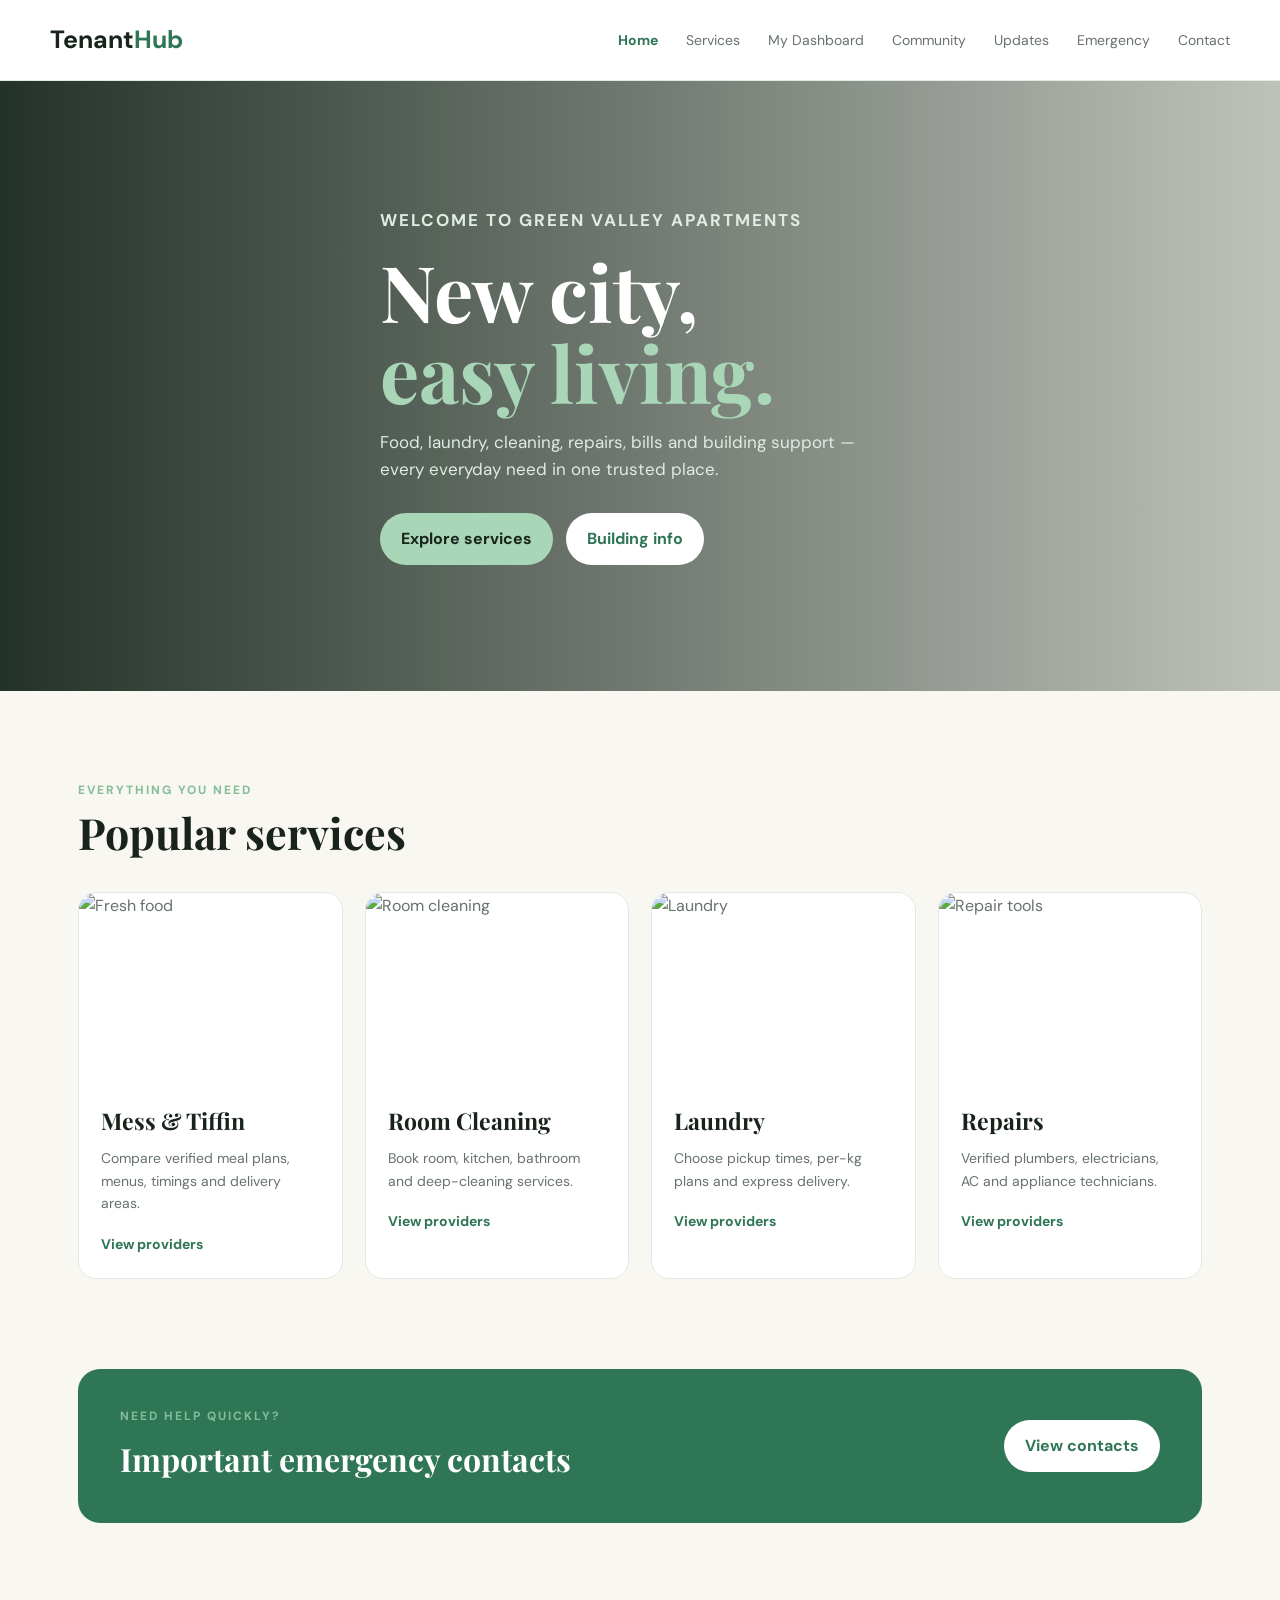
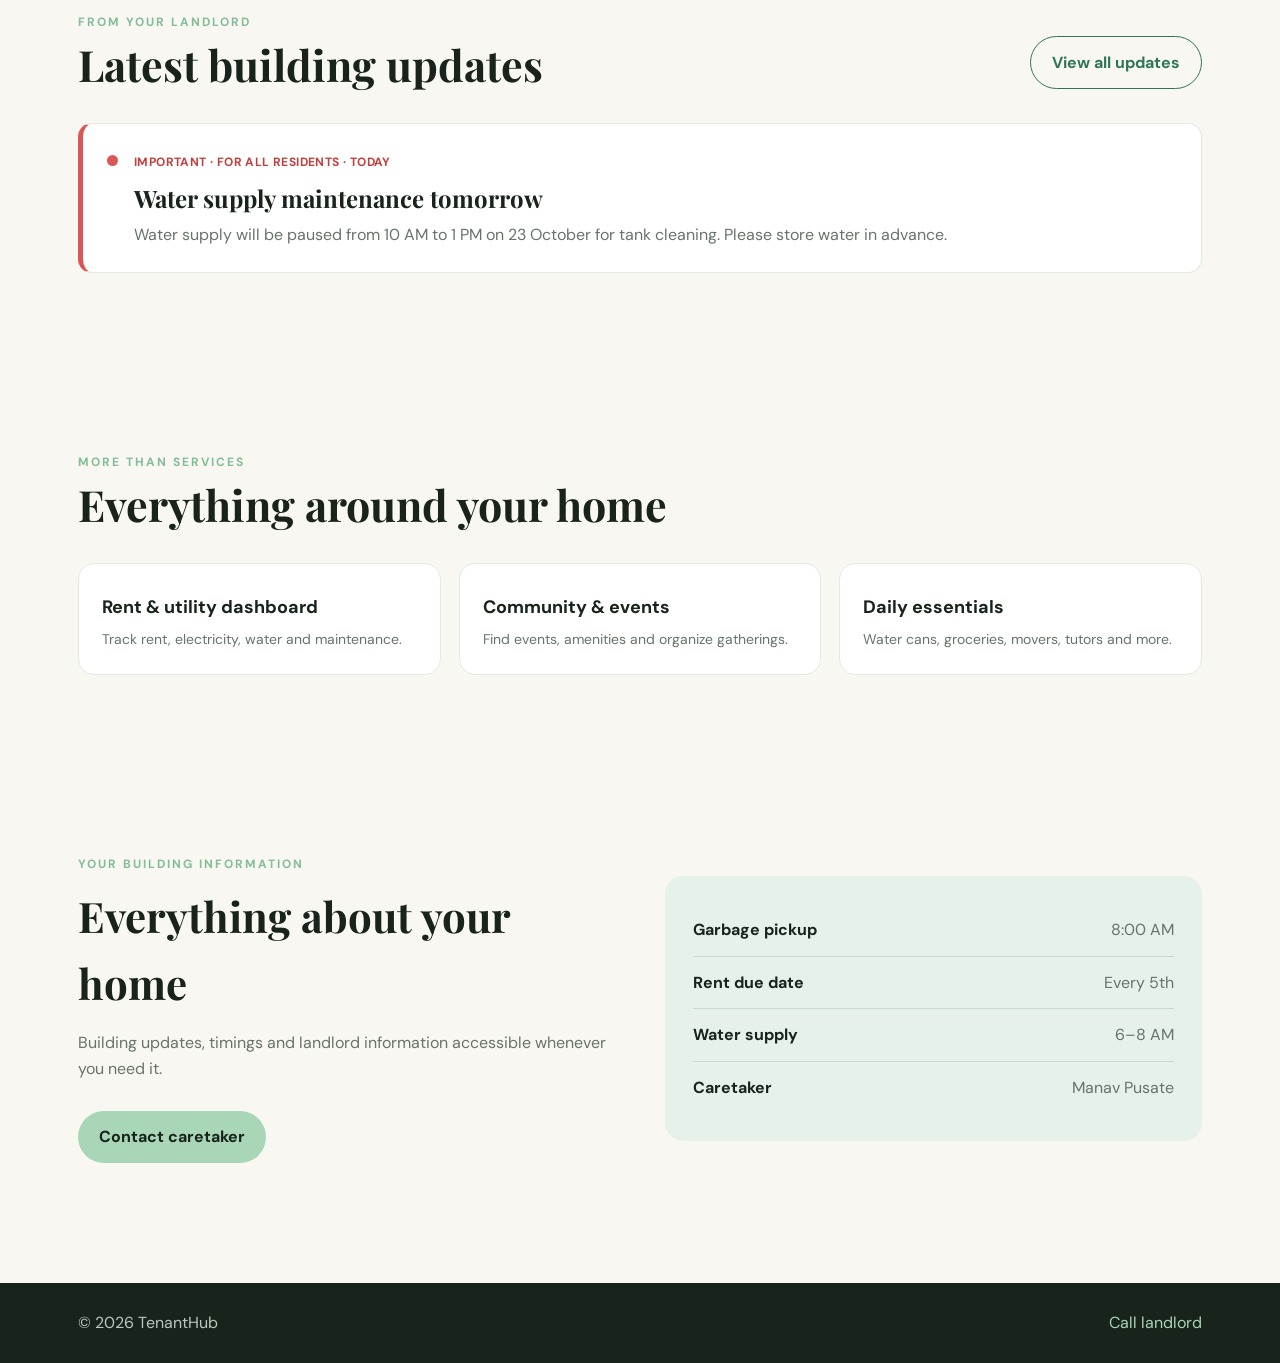
==== index.html @ efac6834 "First Commit" ====
<!doctype html>
<html lang="en">
  <head>
    <meta charset="utf-8" />
    <meta name="viewport" content="width=device-width, initial-scale=1" />
    <title>TenantHub | New city, easy living</title>
    <link rel="stylesheet" href="style.css?v=2" />
  </head>
  <body>
    <header class="navbar">
      <a class="logo" href="index.html">Tenant<span>Hub</span></a>
      <input class="menu-toggle" id="menu-toggle" type="checkbox" />
      <label class="menu-icon" for="menu-toggle"></label>
      <nav>
        <a class="active" href="index.html">Home</a>
        <a href="services.html">Services</a>
        <a href="dashboard.html">My Dashboard</a>
        <a href="community.html">Community</a>
        <a href="announcements.html">Updates</a>
        <a href="emergency.html">Emergency</a>
        <a href="contact.html">Contact</a>
      </nav>
    </header>

    <main>
      <section class="hero">
        <div class="container hero-content">
          <p class="eyebrow">WELCOME TO GREEN VALLEY APARTMENTS</p>
          <h1>New city,<br /><span>easy living.</span></h1>
          <p>
            Food, laundry, cleaning, repairs, bills and building support — every
            everyday need in one trusted place.
          </p>
          <div class="button-row">
            <a class="button primary" href="services.html">Explore services</a>
            <a class="button white" href="#building">Building info </a>
          </div>
        </div>
      </section>

      <section class="section">
        <div class="container">
          <div class="section-heading">
            <p class="eyebrow">EVERYTHING YOU NEED</p>
            <h2>Popular services</h2>
          </div>
          <div class="cards">
            <a class="card card-link-wrap" href="services.html#food">
              <img
                src="https://images.unsplash.com/photo-1543353071-873f17a7a088?auto=format&fit=crop&w=700&q=80"
                alt="Fresh food"
              />
              <div class="card-body">
                <h3>Mess & Tiffin</h3>
                <p>
                  Compare verified meal plans, menus, timings and delivery
                  areas.
                </p>
                <span class="card-link">View providers </span>
              </div>
            </a>
            <a class="card card-link-wrap" href="services.html#cleaning">
              <img
                src="https://images.unsplash.com/photo-1581578731548-c64695cc6952?auto=format&fit=crop&w=700&q=80"
                alt="Room cleaning"
              />
              <div class="card-body">
                <h3>Room Cleaning</h3>
                <p>Book room, kitchen, bathroom and deep-cleaning services.</p>
                <span class="card-link">View providers </span>
              </div>
            </a>
            <a class="card card-link-wrap" href="services.html#laundry">
              <img
                src="https://images.unsplash.com/photo-1604335399105-a0c585fd81a1?auto=format&fit=crop&w=700&q=80"
                alt="Laundry"
              />
              <div class="card-body">
                <h3>Laundry</h3>
                <p>Choose pickup times, per-kg plans and express delivery.</p>
                <span class="card-link">View providers </span>
              </div>
            </a>
            <a class="card card-link-wrap" href="services.html#repairs">
              <img
                src="https://images.unsplash.com/photo-1558618666-fcd25c85cd64?auto=format&fit=crop&w=700&q=80"
                alt="Repair tools"
              />
              <div class="card-body">
                <h3>Repairs</h3>
                <p>
                  Verified plumbers, electricians, AC and appliance technicians.
                </p>
                <span class="card-link">View providers </span>
              </div>
            </a>
          </div>
        </div>
      </section>

      <section class="container">
        <div class="notice">
          <div>
            <p class="eyebrow">NEED HELP QUICKLY?</p>
            <h2>Important emergency contacts</h2>
          </div>
          <a class="button white" href="emergency.html">View contacts</a>
        </div>
      </section>

      <section class="section">
        <div class="container">
          <div class="section-heading update-heading">
            <div>
              <p class="eyebrow">FROM YOUR LANDLORD</p>
              <h2>Latest building updates</h2>
            </div>
            <a class="button outline" href="announcements.html"
              >View all updates</a
            >
          </div>
          <div class="announcement-preview">
            <span class="update-dot"></span>
            <div>
              <span class="update-meta urgent"
                >Important &middot; For all residents &middot; Today</span
              >
              <h3>Water supply maintenance tomorrow</h3>
              <p>
                Water supply will be paused from 10 AM to 1 PM on 23 October for
                tank cleaning. Please store water in advance.
              </p>
            </div>
          </div>
        </div>
      </section>

      <section class="section">
        <div class="container">
          <div class="section-heading">
            <p class="eyebrow">MORE THAN SERVICES</p>
            <h2>Everything around your home</h2>
          </div>
          <div class="quick-grid">
            <a class="quick-card" href="dashboard.html"
              ><span></span><strong>Rent & utility dashboard</strong
              ><small>Track rent, electricity, water and maintenance.</small></a
            >
            <a class="quick-card" href="community.html"
              ><span></span><strong>Community & events</strong
              ><small>Find events, amenities and organize gatherings.</small></a
            >
            <a class="quick-card" href="services.html#daily-needs"
              ><span></span><strong>Daily essentials</strong
              ><small>Water cans, groceries, movers, tutors and more.</small></a
            >
          </div>
        </div>
      </section>

      <section class="section" id="building">
        <div class="container building">
          <div>
            <p class="eyebrow">YOUR BUILDING INFORMATION</p>
            <h2>Everything about your home</h2>
            <p>
              Building updates, timings and landlord information accessible
              whenever you need it.
            </p>
            <div class="button-row">
              <a class="button primary" href="contact.html"
                >Contact caretaker</a
              >
            </div>
          </div>
          <div class="info-box">
            <div class="info-row">
              <strong>Garbage pickup</strong><span>8:00 AM</span>
            </div>
            <div class="info-row">
              <strong>Rent due date</strong><span>Every 5th</span>
            </div>
            <div class="info-row">
              <strong>Water supply</strong><span>6&ndash;8 AM</span>
            </div>
            <div class="info-row">
              <strong>Caretaker</strong><span>Manav Pusate</span>
            </div>
          </div>
        </div>
      </section>
    </main>
    <footer>
      <div class="container footer-inner">
        <span>&copy; 2026 TenantHub</span
        ><a href="tel:+919172907666">Call landlord</a>
      </div>
    </footer>
  </body>
</html>
---- style.css ----
@import url("https://fonts.googleapis.com/css2?family=DM+Sans:wght@400;500;600;700&family=Playfair+Display:wght@600;700&display=swap");

:root {
  --ink: #17231b;
  --muted: #67736b;
  --green: #2f7657;
  --mint: #e6f1e9;
  --cream: #f8f7f1;
  --white: #ffffff;
  --line: #e3e9e3;
  --shadow: 0 18px 45px rgba(24, 48, 34, 0.1);
}

@view-transition {
  navigation: auto;
}

* {
  box-sizing: border-box;
  margin: 0;
  padding: 0;
}
html {
  scroll-behavior: smooth;
}
body {
  background: var(--cream);
  color: var(--muted);
  font-family: "DM Sans", sans-serif;
  line-height: 1.6;
}
a {
  color: inherit;
}
.container {
  margin: auto;
  max-width: 1180px;
  padding: 0 28px;
}
.navbar {
  align-items: center;
  background: rgba(255, 255, 255, 0.94);
  border-bottom: 1px solid var(--line);
  display: flex;
  justify-content: space-between;
  padding: 20px max(28px, calc((100% - 1180px) / 2));
  position: sticky;
  top: 0;
  z-index: 20;
}
.logo {
  color: var(--ink);
  font-size: 25px;
  font-weight: 700;
  text-decoration: none;
}
.logo span {
  color: var(--green);
}
nav {
  align-items: center;
  display: flex;
  gap: 28px;
}
nav a {
  font-size: 14px;
  text-decoration: none;
  transition: 0.2s;
}
nav a:hover,
nav a.active {
  color: var(--green);
}
nav a.active {
  font-weight: 700;
}
.menu-toggle {
  display: none;
}
.menu-icon {
  color: var(--green);
  cursor: pointer;
  display: none;
  font-size: 27px;
}
.hero {
  align-items: center;
  background:
    linear-gradient(90deg, rgba(19, 35, 25, 0.93), rgba(19, 35, 25, 0.25)),
    url("https://images.unsplash.com/photo-1522708323590-d24dbb6b0267?auto=format&fit=crop&w=1800&q=85")
      center/cover;
  display: flex;
  min-height: 610px;
}
.hero-content {
  max-width: 610px;
  padding: 85px 28px;
}
.eyebrow {
  color: #83bd98;
  font-size: 12px;
  font-weight: 700;
  letter-spacing: 2px;
}
h1,
h2,
h3 {
  color: var(--ink);
  font-family: "Playfair Display", serif;
}
.hero h1 {
  color: var(--white);
  font-size: clamp(48px, 7vw, 78px);
  line-height: 1.03;
  margin: 17px 0;
}
.hero h1 span {
  color: #a9d6b7;
}
.hero p {
  color: #e0ebe2;
  font-size: 17px;
  max-width: 520px;
}
.button-row {
  display: flex;
  flex-wrap: wrap;
  gap: 13px;
  margin-top: 30px;
}
.button,
button {
  border: 0;
  border-radius: 30px;
  cursor: pointer;
  display: inline-block;
  font: inherit;
  font-weight: 700;
  padding: 13px 21px;
  text-decoration: none;
  transition: 0.25s;
}
.button:hover {
  transform: translateY(-3px);
}
.button.primary {
  background: #a9d6b7;
  color: var(--ink);
}
.button.white {
  background: var(--white);
  color: var(--green);
}
.button.outline {
  border: 1px solid var(--green);
  color: var(--green);
}
.section {
  padding: 90px 0;
}
.section-heading {
  margin-bottom: 34px;
}
.update-heading {
  align-items: end;
  display: flex;
  justify-content: space-between;
}
.announcement-preview {
  align-items: flex-start;
  background: var(--white);
  border: 1px solid var(--line);
  border-left: 5px solid #d95757;
  border-radius: 14px;
  display: flex;
  gap: 16px;
  padding: 24px;
}
.update-dot {
  background: #d95757;
  border-radius: 50%;
  height: 11px;
  margin-top: 7px;
  min-width: 11px;
}
.update-meta {
  color: var(--green);
  font-size: 12px;
  font-weight: 700;
  letter-spacing: 0.4px;
  text-transform: uppercase;
}
.update-meta.urgent {
  color: #c23f3f;
}
.announcement-preview h3 {
  font-size: 24px;
  margin: 5px 0;
}
.section-heading h2 {
  font-size: 43px;
  line-height: 1.15;
  margin-top: 8px;
}
.cards {
  display: grid;
  gap: 22px;
  grid-template-columns: repeat(4, 1fr);
}
.card {
  background: var(--white);
  border: 1px solid var(--line);
  border-radius: 18px;
  overflow: hidden;
  transition: 0.25s;
}
.card:hover {
  box-shadow: var(--shadow);
  transform: translateY(-7px);
}
.card-link-wrap {
  color: inherit;
  text-decoration: none;
}
.card img {
  display: block;
  height: 180px;
  object-fit: cover;
  width: 100%;
}
.card-body {
  padding: 22px;
}
.card h3 {
  font-size: 23px;
  margin: 8px 0;
}
.card p {
  font-size: 14px;
  margin-bottom: 16px;
}
.card-link {
  color: var(--green);
  font-size: 14px;
  font-weight: 700;
  text-decoration: none;
}
.quick-grid {
  display: grid;
  gap: 18px;
  grid-template-columns: repeat(3, 1fr);
}
.quick-card {
  background: var(--white);
  border: 1px solid var(--line);
  border-radius: 16px;
  display: flex;
  flex-direction: column;
  gap: 6px;
  padding: 23px;
  text-decoration: none;
  transition: 0.25s;
}
.quick-card:hover {
  box-shadow: var(--shadow);
  transform: translateY(-5px);
}
.quick-card span {
  color: var(--green);
  font-size: 28px;
}
.quick-card strong {
  color: var(--ink);
  font-size: 18px;
}
.quick-card small {
  color: var(--muted);
  font-size: 14px;
}
.notice {
  align-items: center;
  background: var(--green);
  border-radius: 22px;
  color: var(--white);
  display: flex;
  justify-content: space-between;
  padding: 38px 42px;
}
.notice h2 {
  color: var(--white);
  font-size: 32px;
  margin-top: 7px;
}
.building {
  align-items: center;
  display: grid;
  gap: 50px;
  grid-template-columns: 1fr 1fr;
}
.building h2 {
  font-size: 42px;
  margin: 9px 0 13px;
}
.building-photo {
  border-radius: 20px;
  height: 355px;
  object-fit: cover;
  width: 100%;
}
.info-box {
  background: var(--mint);
  border-radius: 18px;
  padding: 28px;
}
.info-row {
  border-bottom: 1px solid rgba(47, 118, 87, 0.18);
  display: flex;
  justify-content: space-between;
  padding: 13px 0;
}
.info-row:last-child {
  border: 0;
}
.info-row strong {
  color: var(--ink);
}
.page-hero {
  background: var(--mint);
  padding: 78px 0;
}
.page-hero h1 {
  font-size: clamp(42px, 6vw, 64px);
  margin: 10px 0;
}
.page-hero p:last-child {
  max-width: 600px;
}
.service-list {
  display: flex;
  gap: 24px;
  overflow-x: auto;
  overscroll-behavior-inline: contain;
  scroll-behavior: smooth;
  scroll-snap-type: x mandatory;
  scrollbar-color: var(--green) var(--mint);
  scrollbar-width: thin;
  padding: 8px 4px 22px;
}
.service-list > * {
  flex: 0 0 calc(33.333% - 16px);
  scroll-snap-align: start;
}
.service-list > * {
  display: flex;
  flex-direction: column;
  min-height: 650px;
}
.service-list::after {
  color: var(--green);
  content: "Swipe to see more →";
  flex: 0 0 auto;
  font-size: 12px;
  font-weight: 700;
  padding: 14px 0;
}
.carousel-controls {
  display: flex;
  gap: 9px;
  justify-content: flex-end;
  margin: -63px 0 25px;
  position: relative;
  z-index: 2;
}
.carousel-controls a {
  align-items: center;
  background: var(--white);
  border: 1px solid var(--line);
  border-radius: 50%;
  color: var(--green);
  display: flex;
  font-size: 26px;
  height: 42px;
  justify-content: center;
  text-decoration: none;
  transition: 0.2s;
  width: 42px;
}
.carousel-controls a:hover {
  background: var(--green);
  color: var(--white);
  transform: scale(1.08);
}
.service-list > * {
  animation: card-rise 0.55s both;
}
.service-list > :nth-child(2) {
  animation-delay: 0.08s;
}
.service-list > :nth-child(3) {
  animation-delay: 0.16s;
}
.service-list > :nth-child(4) {
  animation-delay: 0.24s;
}
.service-list > :nth-child(5) {
  animation-delay: 0.32s;
}
.service-detail,
.provider-mini {
  transform: perspective(900px) rotateX(0) translateY(0);
  transition:
    box-shadow 0.3s,
    transform 0.3s;
}
.service-detail:hover,
.provider-mini:hover {
  box-shadow: 0 22px 45px rgba(24, 48, 34, 0.16);
  transform: perspective(900px) rotateX(1deg) translateY(-7px);
}
.service-detail {
  display: flex;
  flex-direction: column;
}
.service-detail img {
  aspect-ratio: 16 / 9;
  height: auto;
  width: 100%;
}
.service-detail-body {
  display: flex;
  flex: 1;
  flex-direction: column;
}
.service-detail-body .button-row {
  margin-top: auto;
}
.provider-mini {
  background: var(--white);
  border: 1px solid var(--line);
  border-radius: 18px;
  padding: 23px;
}
.service-detail-body,
.provider-mini {
  flex: 1;
}
.service-detail-body .button-row,
.provider-mini > a {
  margin-top: auto;
  padding-top: 18px;
}
.provider-mini::before {
  background-position: center;
  background-size: cover;
  border-radius: 12px;
  content: "";
  display: block;
  height: 221px;
  margin: -23px -23px 18px;
}
.service-category#food .provider-mini:nth-of-type(3)::before {
  background-image: url("https://images.unsplash.com/photo-1547592180-85f173990554?auto=format&fit=crop&w=700&q=80");
}
.service-category#food .provider-mini:nth-of-type(4)::before {
  background-image: url("https://images.unsplash.com/photo-1512621776951-a57141f2eefd?auto=format&fit=crop&w=700&q=80");
}
.service-category#food .provider-mini:nth-of-type(5)::before {
  background-image: url("https://images.unsplash.com/photo-1540189549336-e6e99c3679fe?auto=format&fit=crop&w=700&q=80");
}
.service-category#cleaning .provider-mini:nth-of-type(3)::before {
  background-image: url("https://images.unsplash.com/photo-1581578731548-c64695cc6952?auto=format&fit=crop&w=700&q=80");
}
.service-category#cleaning .provider-mini:nth-of-type(4)::before {
  background-image: url("https://images.unsplash.com/photo-1558317374-067fb5f30001?auto=format&fit=crop&w=700&q=80");
}
.service-category#cleaning .provider-mini:nth-of-type(5)::before {
  background-image: url("https://images.unsplash.com/photo-1585421514738-01798e348b17?auto=format&fit=crop&w=700&q=80");
}
.service-category#laundry .provider-mini:nth-of-type(3)::before {
  background-image: url("https://images.unsplash.com/photo-1517677208171-0bc6725a3e60?auto=format&fit=crop&w=700&q=80");
}
.service-category#laundry .provider-mini:nth-of-type(4)::before {
  background-image: url("https://images.unsplash.com/photo-1605515298946-d057b2527c9e?auto=format&fit=crop&w=700&q=80");
}
.service-category#laundry .provider-mini:nth-of-type(5)::before {
  background-image: url("https://images.unsplash.com/photo-1610557892470-55d9e80c0bce?auto=format&fit=crop&w=700&q=80");
}
.service-category#repairs .provider-mini:nth-of-type(3)::before {
  background-image: url("https://images.unsplash.com/photo-1504148455328-c376907d081c?auto=format&fit=crop&w=700&q=80");
}
.service-category#repairs .provider-mini:nth-of-type(4)::before {
  background-image: url("https://images.unsplash.com/photo-1621905252507-b35492cc74b4?auto=format&fit=crop&w=700&q=80");
}
.service-category#repairs .provider-mini:nth-of-type(5)::before {
  background-image: url("https://images.unsplash.com/photo-1581092160607-ee22621dd758?auto=format&fit=crop&w=700&q=80");
}
.service-category#daily-needs .provider-mini:nth-of-type(3)::before {
  background-image: url("https://images.unsplash.com/photo-1542838132-92c53300491e?auto=format&fit=crop&w=700&q=80");
}
.service-category#daily-needs .provider-mini:nth-of-type(4)::before {
  background-image: url("https://images.unsplash.com/photo-1601598851547-4302969d7c8d?auto=format&fit=crop&w=700&q=80");
}
.service-category#daily-needs .provider-mini:nth-of-type(5)::before {
  background-image: url("https://images.unsplash.com/photo-1556911220-e15b29be8c8f?auto=format&fit=crop&w=700&q=80");
}
.provider-mini-top {
  align-items: center;
  display: flex;
  justify-content: space-between;
}
.provider-mark {
  align-items: center;
  background: var(--mint);
  border-radius: 12px;
  color: var(--green);
  display: flex;
  font-size: 22px;
  font-weight: 700;
  height: 43px;
  justify-content: center;
  width: 43px;
}
.provider-mini h3 {
  font-size: 24px;
  margin: 17px 0 4px;
}
.provider-mini p {
  font-size: 14px;
  min-height: 45px;
}
.provider-mini a {
  color: var(--green);
  display: inline-block;
  font-size: 14px;
  font-weight: 700;
  margin-top: 15px;
  text-decoration: none;
}
.provider-mini .details {
  margin-top: 13px;
}
.category-nav {
  background: var(--white);
  border: 1px solid var(--line);
  border-radius: 14px;
  display: flex;
  flex-wrap: wrap;
  gap: 10px;
  margin-bottom: 55px;
  padding: 12px;
  position: sticky;
  top: 82px;
  z-index: 10;
}
.category-nav a {
  background: var(--cream);
  border-radius: 9px;
  color: var(--ink);
  font-size: 14px;
  font-weight: 700;
  padding: 11px 15px;
  text-decoration: none;
  transition: 0.2s;
}
.category-nav a:hover {
  background: var(--mint);
  color: var(--green);
}
.service-category {
  scroll-margin-top: 110px;
}
.service-category + .service-category {
  border-top: 1px solid var(--line);
  margin-top: 68px;
  padding-top: 68px;
}
.category-heading {
  align-items: center;
  display: flex;
  gap: 17px;
  margin-bottom: 25px;
}
.category-heading h2 {
  font-size: 34px;
  margin: 5px 0;
}
.category-heading p:last-child {
  margin: 0;
}
.category-icon {
  align-items: center;
  background: var(--mint);
  border-radius: 15px;
  display: flex;
  font-size: 32px;
  height: 68px;
  justify-content: center;
  min-width: 68px;
}
@keyframes card-rise {
  from {
    opacity: 0;
    transform: translateY(16px);
  }
  to {
    opacity: 1;
    transform: translateY(0);
  }
}
.service-detail {
  background: var(--white);
  border: 1px solid var(--line);
  border-radius: 18px;
  overflow: hidden;
}
.service-detail img {
  aspect-ratio: 16 / 9;
  display: block;
  height: auto;
  object-fit: cover;
  object-position: center;
  width: 100%;
}
.service-detail-body {
  padding: 27px;
}
.service-detail h2 {
  font-size: 30px;
  margin: 8px 0;
}
.service-detail-body p {
  margin-bottom: 16px;
}
.details {
  display: flex;
  flex-wrap: wrap;
  gap: 8px;
  margin: 4px 0 14px;
}
.details span {
  background: var(--mint);
  border-radius: 6px;
  color: var(--green);
  font-size: 12px;
  padding: 6px 9px;
}
.dashboard-grid {
  display: grid;
  gap: 20px;
  grid-template-columns: repeat(3, 1fr);
}
.dashboard-card,
.event-card {
  background: var(--white);
  border: 1px solid var(--line);
  border-radius: 18px;
  padding: 27px;
}
.dashboard-card h2,
.event-card h2 {
  font-size: 27px;
  margin: 13px 0 4px;
}
.amount {
  color: var(--green);
  display: block;
  font-size: 31px;
  margin: 4px 0;
}
.dashboard-card .button {
  margin-top: 16px;
}
.dashboard-lower {
  display: grid;
  gap: 24px;
  grid-template-columns: 1fr 1fr;
  margin-top: 24px;
}
.event-grid {
  display: grid;
  gap: 22px;
  grid-template-columns: repeat(3, 1fr);
}
.event-card {
  display: flex;
  flex-direction: column;
}
.event-card p {
  flex: 1;
  margin: 12px 0 20px;
}
.community-heading {
  margin-top: 75px;
}
.update-layout {
  display: grid;
  gap: 28px;
  grid-template-columns: minmax(0, 2fr) minmax(260px, 1fr);
}
.update-toolbar {
  align-items: center;
  display: flex;
  justify-content: space-between;
  margin-bottom: 18px;
}
.update-toolbar strong {
  color: var(--ink);
  font-size: 20px;
}
.update-toolbar span {
  color: var(--green);
  font-size: 13px;
  font-weight: 700;
}
.announcement-card {
  background: var(--white);
  border: 1px solid var(--line);
  border-left: 5px solid #8aa293;
  border-radius: 16px;
  margin-bottom: 18px;
  padding: 25px;
}
.announcement-card.priority-high {
  border-left-color: #d95757;
}
.announcement-card.priority-medium {
  border-left-color: #d49a36;
}
.announcement-card h2 {
  font-size: 27px;
  margin: 13px 0 3px;
}
.announcement-date {
  color: var(--muted);
  font-size: 13px;
  margin-bottom: 13px;
}
.announcement-top,
.announcement-footer,
.legend-row {
  align-items: center;
  display: flex;
  gap: 9px;
  justify-content: space-between;
}
.priority-tag,
.audience-tag {
  border-radius: 20px;
  display: inline-block;
  font-size: 11px;
  font-weight: 700;
  padding: 5px 10px;
}
.priority-tag {
  background: var(--mint);
  color: var(--green);
}
.priority-tag.high {
  background: #fde9e9;
  color: #b63d3d;
}
.priority-tag.medium {
  background: #fff3dc;
  color: #9a6715;
}
.priority-tag.low {
  background: #e9f0ff;
  color: #3c659f;
}
.audience-tag {
  background: #f0f2ef;
  color: var(--muted);
}
.announcement-footer {
  border-top: 1px solid var(--line);
  font-size: 13px;
  margin-top: 20px;
  padding-top: 15px;
}
.announcement-footer a {
  color: var(--green);
  font-weight: 700;
  text-decoration: none;
}
.update-side {
  display: flex;
  flex-direction: column;
  gap: 20px;
}
.legend-row {
  justify-content: flex-start;
  margin-top: 14px;
}
.notice-board {
  background: var(--white);
  border: 1px solid var(--line);
  border-radius: 18px;
  padding: 8px 28px;
}
.notice-board p {
  border-bottom: 1px solid var(--line);
  padding: 17px 0;
}
.notice-board p:last-child {
  border-bottom: 0;
}
.notice-board strong {
  color: var(--ink);
}
.pill {
  background: var(--mint);
  border-radius: 20px;
  color: var(--green);
  display: inline-block;
  font-size: 12px;
  font-weight: 700;
  padding: 5px 10px;
}
.contact-grid {
  display: grid;
  gap: 25px;
  grid-template-columns: 1fr 1fr;
}
.contact-card,
form {
  background: var(--white);
  border: 1px solid var(--line);
  border-radius: 18px;
  padding: 30px;
}
.contact-card h2,
form h2 {
  font-size: 31px;
  margin-bottom: 17px;
}
.contact-item {
  border-bottom: 1px solid var(--line);
  padding: 16px 0;
}
.contact-item:last-child {
  border: 0;
}
.contact-item a {
  color: var(--green);
  font-weight: 700;
  text-decoration: none;
}
label {
  color: var(--ink);
  display: block;
  font-size: 14px;
  font-weight: 700;
  margin: 15px 0 6px;
}
input,
textarea,
select {
  border: 1px solid var(--line);
  border-radius: 9px;
  font: inherit;
  padding: 12px;
  width: 100%;
}
textarea {
  min-height: 110px;
  resize: vertical;
}
button {
  background: var(--green);
  color: var(--white);
  margin-top: 18px;
}
.emergency-grid {
  display: grid;
  gap: 20px;
  grid-template-columns: repeat(3, 1fr);
}
.emergency-card {
  background: var(--white);
  border-left: 5px solid #d95757;
  border-radius: 14px;
  padding: 24px;
}
.emergency-card h3 {
  font-size: 24px;
  margin-bottom: 5px;
}
.emergency-card a {
  color: #c33d3d;
  font-size: 20px;
  font-weight: 700;
  text-decoration: none;
}
footer {
  background: var(--ink);
  color: #b9c8bd;
  margin-top: 30px;
  padding: 27px 0;
}
.footer-inner {
  align-items: center;
  display: flex;
  justify-content: space-between;
}
footer a {
  color: #a9d6b7;
  text-decoration: none;
}
@media (max-width: 850px) {
  .cards {
    grid-template-columns: repeat(2, 1fr);
  }
  .building,
  .contact-grid {
    grid-template-columns: 1fr;
  }
  .service-list > * {
    flex-basis: calc(50% - 12px);
  }
  .emergency-grid {
    grid-template-columns: repeat(2, 1fr);
  }
  .dashboard-grid,
  .event-grid,
  .dashboard-lower {
    grid-template-columns: 1fr;
  }
  .update-layout {
    grid-template-columns: 1fr;
  }
}
@media (max-width: 620px) {
  .navbar {
    padding: 17px 22px;
  }
  .menu-icon {
    display: block;
  }
  nav {
    background: var(--white);
    border-bottom: 1px solid var(--line);
    display: none;
    flex-direction: column;
    gap: 18px;
    left: 0;
    padding: 22px;
    position: absolute;
    top: 68px;
    width: 100%;
  }
  .menu-toggle:checked ~ nav {
    display: flex;
  }
  .container {
    padding: 0 22px;
  }
  .hero {
    min-height: 570px;
  }
  .hero-content {
    padding: 70px 0;
  }
  .section {
    padding: 65px 0;
  }
  .cards,
  .emergency-grid {
    grid-template-columns: 1fr;
  }
  .quick-grid {
    grid-template-columns: 1fr;
  }
  .notice,
  .footer-inner {
    align-items: flex-start;
    flex-direction: column;
    gap: 20px;
  }
  .notice {
    padding: 28px;
  }
  .building h2 {
    font-size: 35px;
  }
  .service-detail img {
    aspect-ratio: 16 / 10;
  }
  .service-list > * {
    flex-basis: 88%;
  }
  .carousel-controls {
    margin-top: -58px;
  }
  .provider-mini p {
    min-height: 0;
  }
  .service-list > * {
    min-height: 0;
  }
  .provider-mini::before {
    height: 180px;
  }
  .category-nav {
    position: static;
  }
  .category-heading {
    align-items: flex-start;
  }
  .category-heading h2 {
    font-size: 29px;
  }
  .update-heading {
    align-items: flex-start;
    flex-direction: column;
    gap: 16px;
  }
}
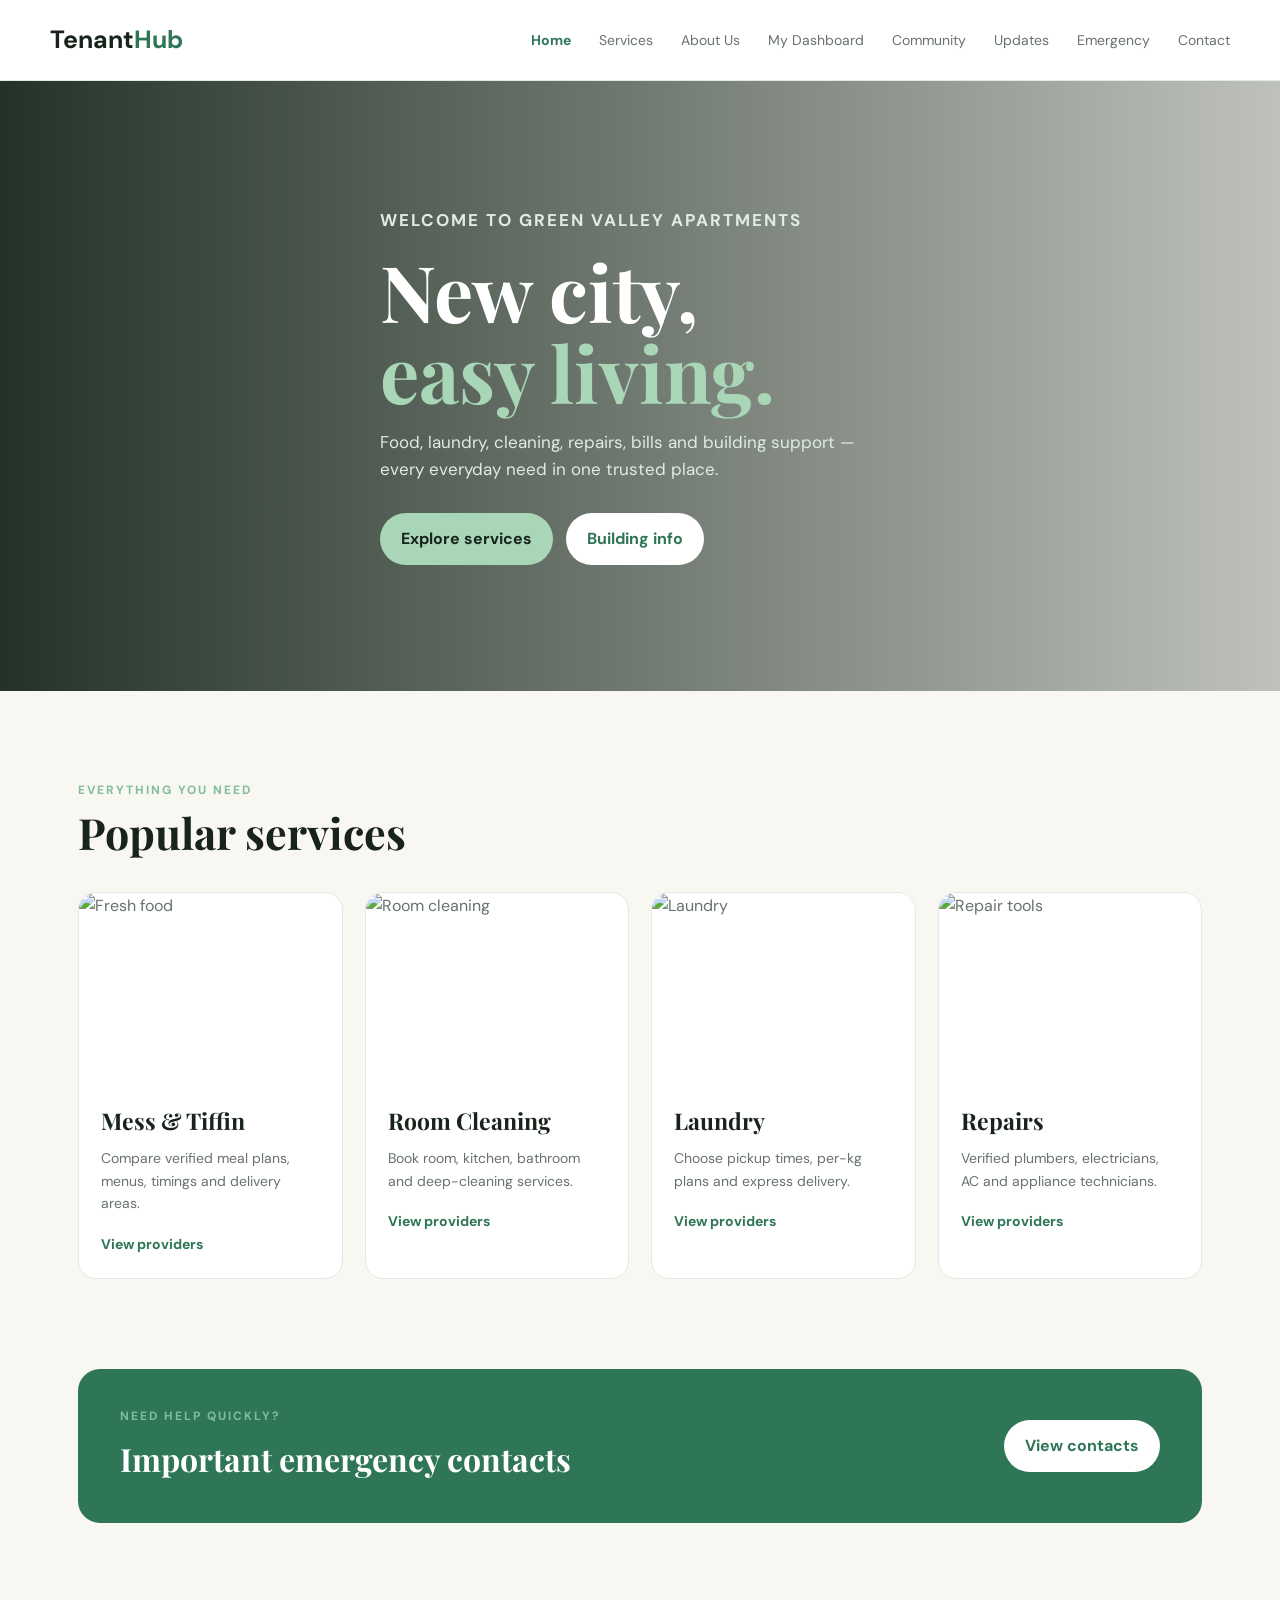
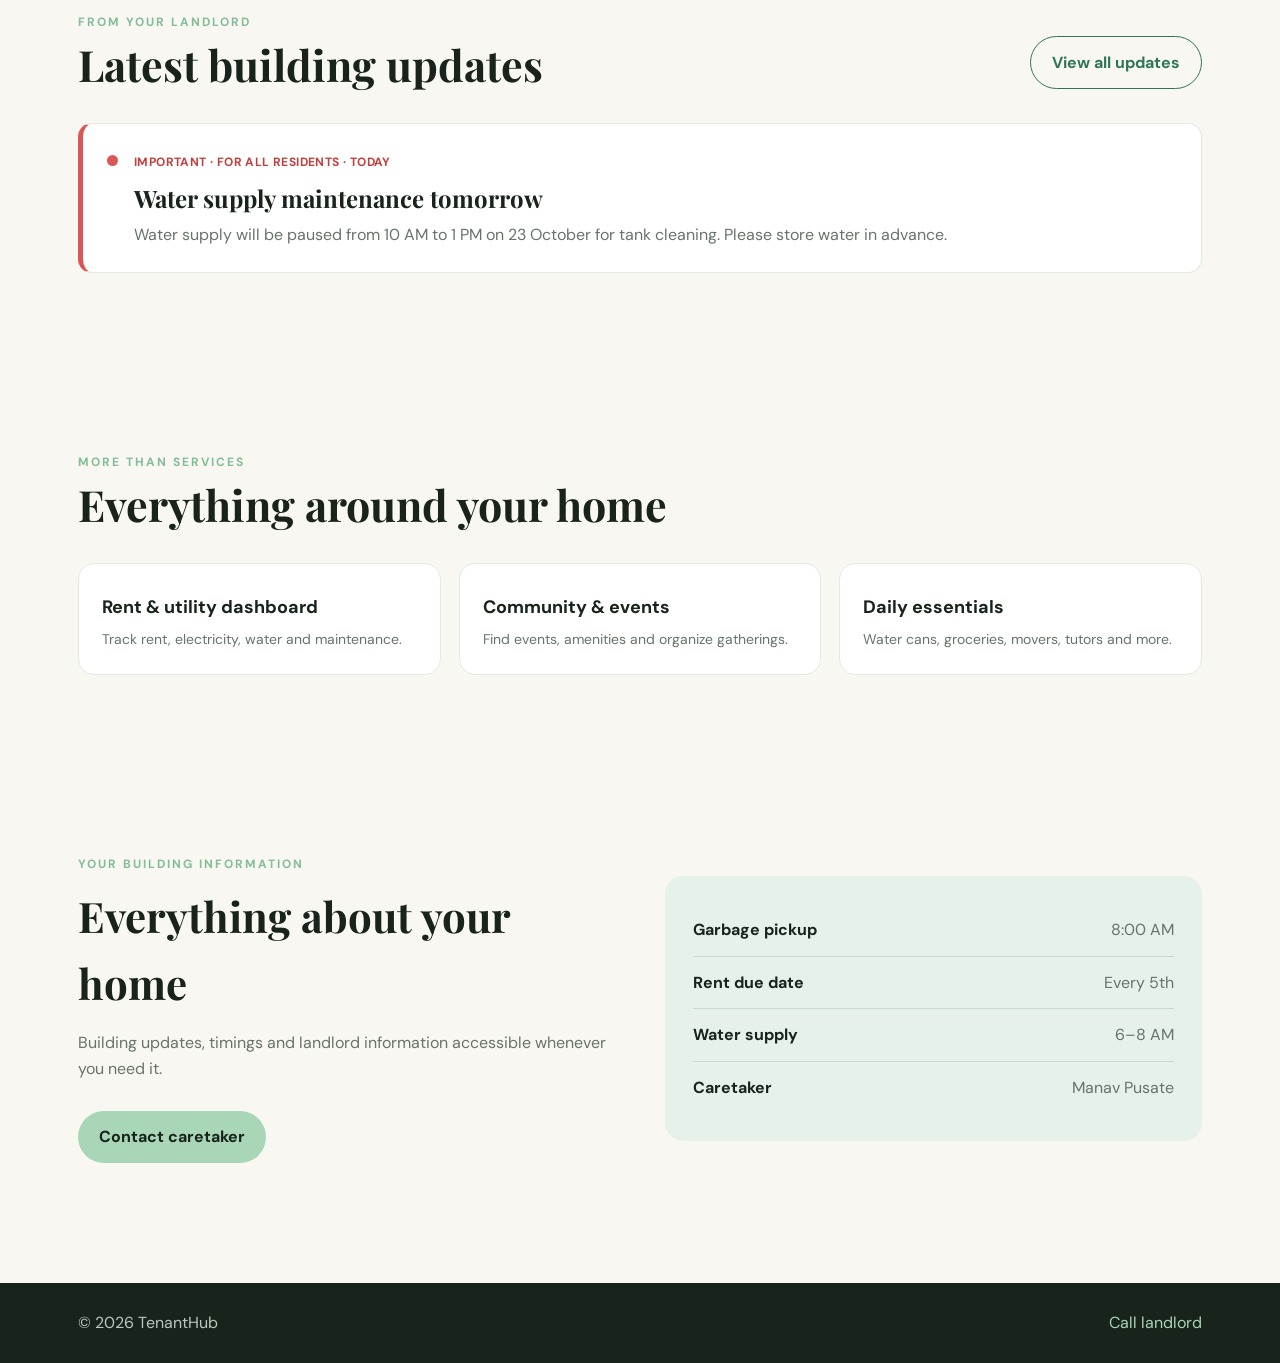
==== commit b959651a: "Add About Us link to navigation menus" ====
--- a/index.html
+++ b/index.html
@@ -14,6 +14,7 @@
       <nav>
         <a class="active" href="index.html">Home</a>
         <a href="services.html">Services</a>
+        <a href="about.html">About Us</a>
         <a href="dashboard.html">My Dashboard</a>
         <a href="community.html">Community</a>
         <a href="announcements.html">Updates</a>
